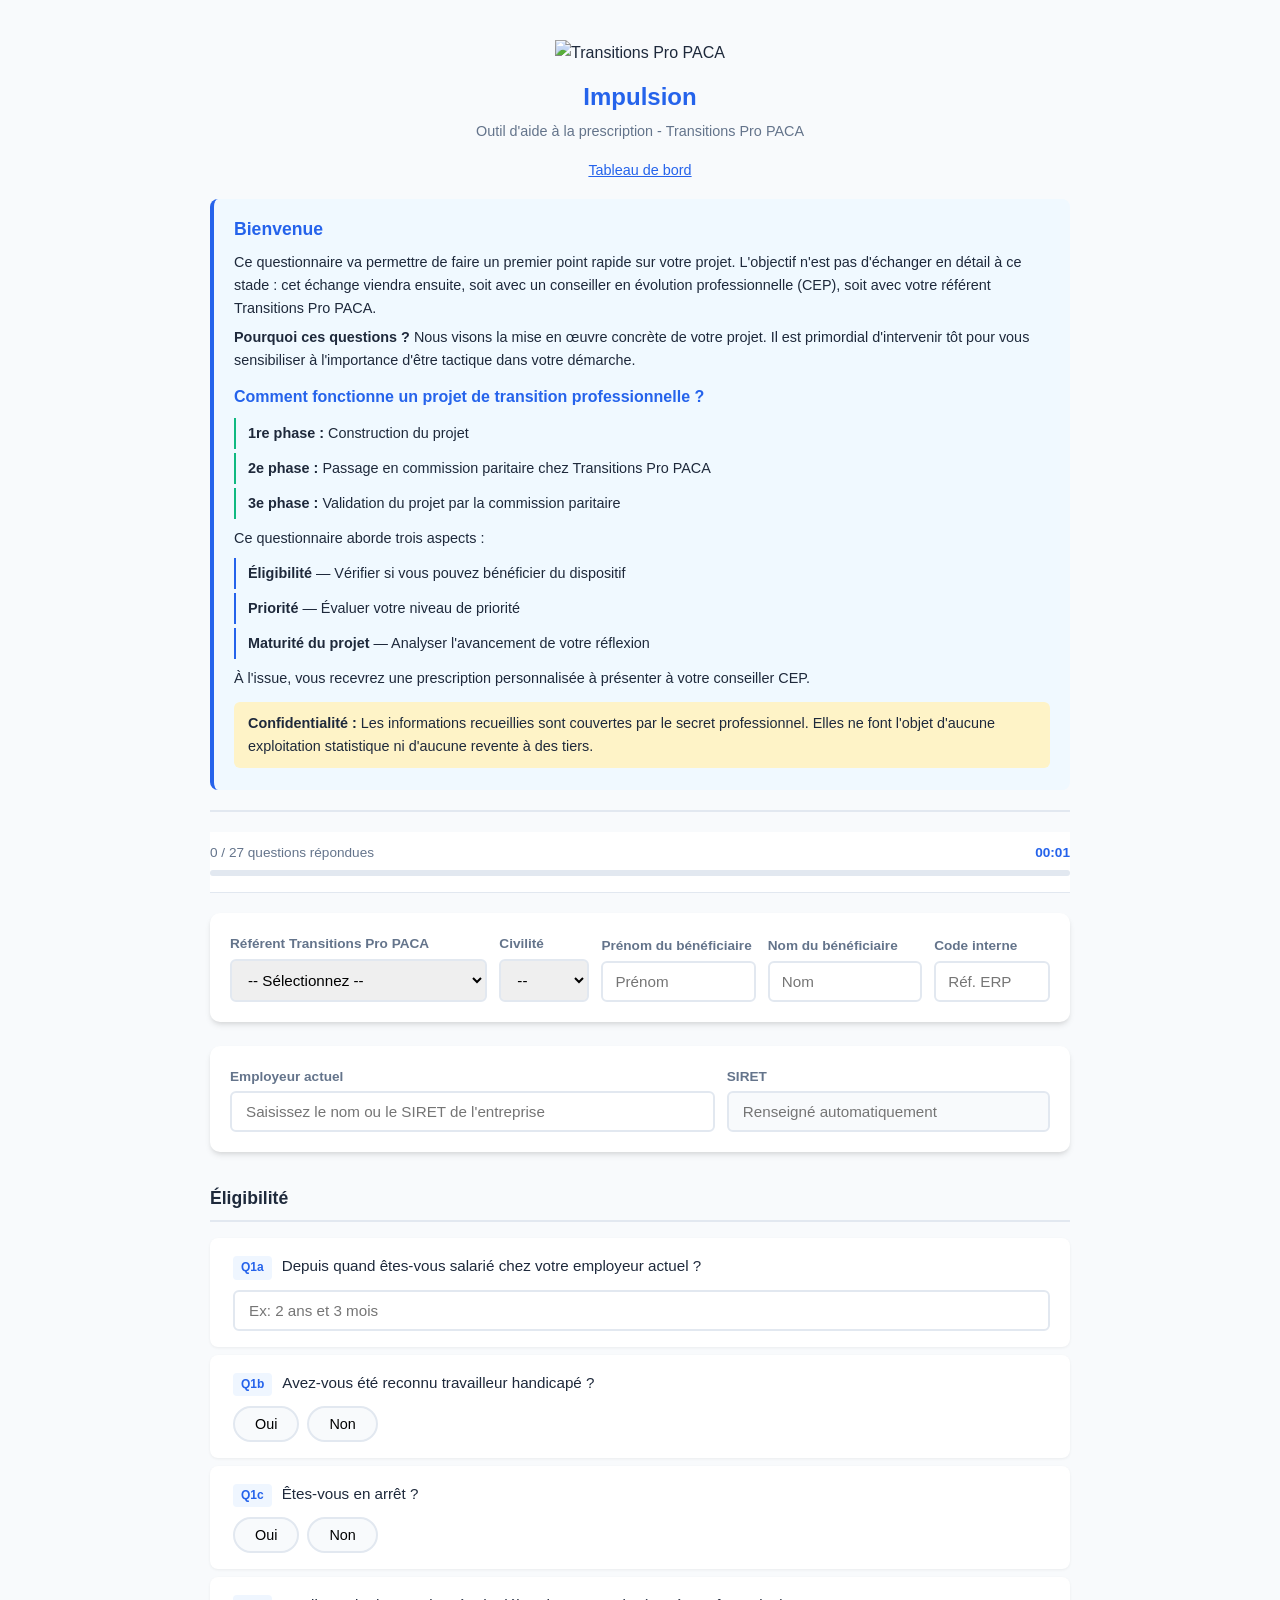
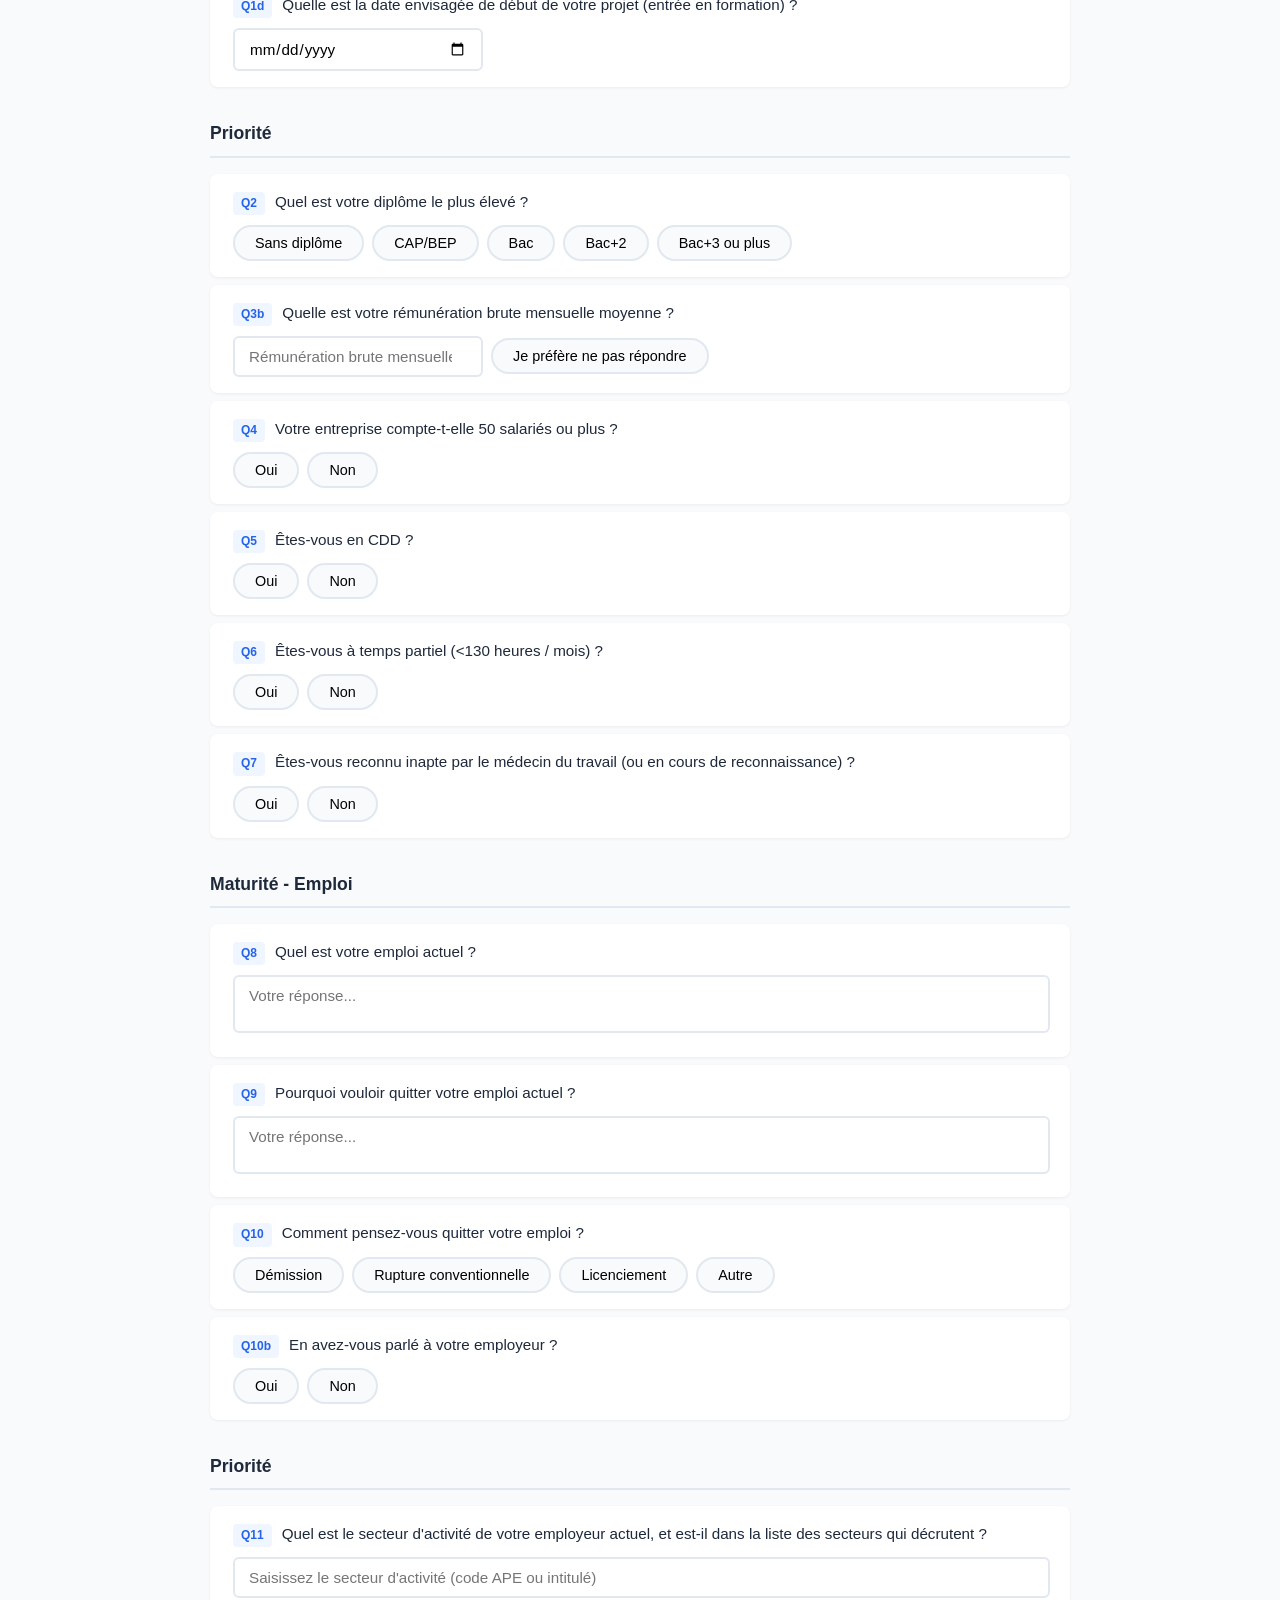
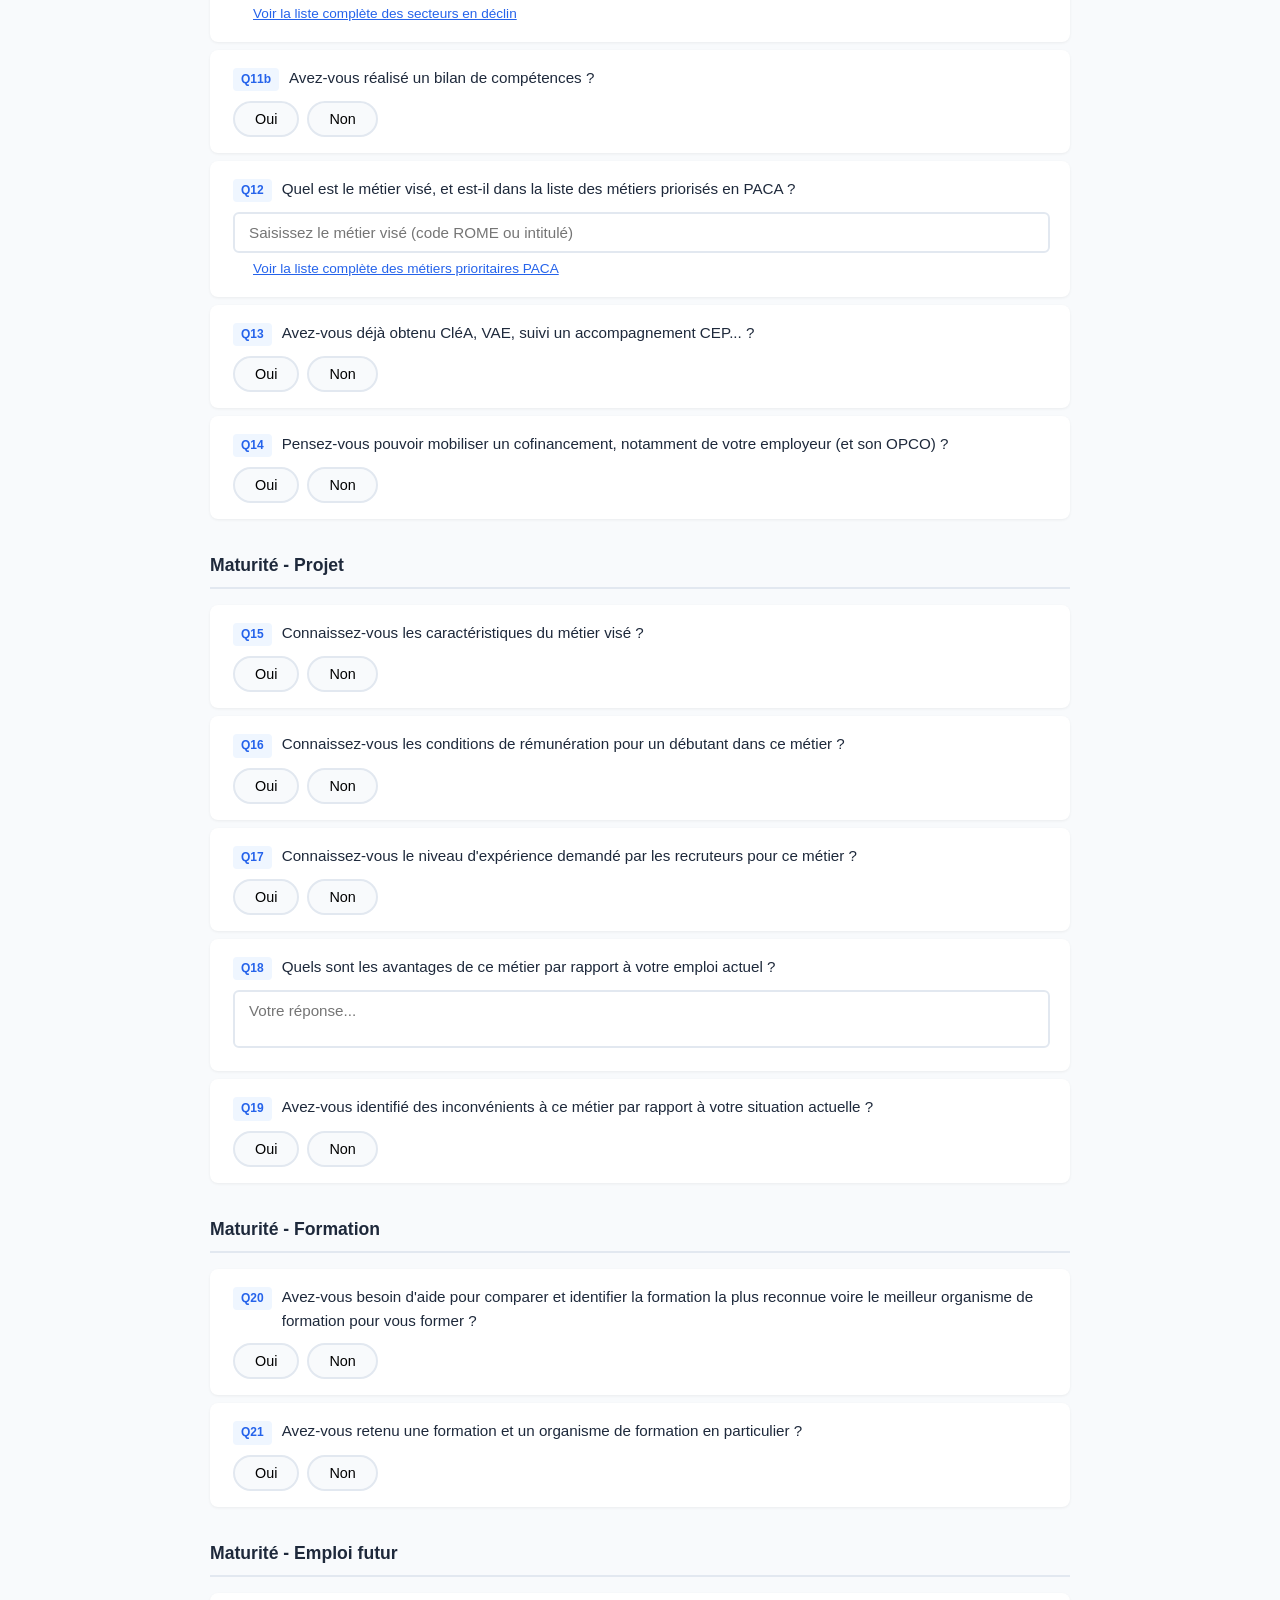
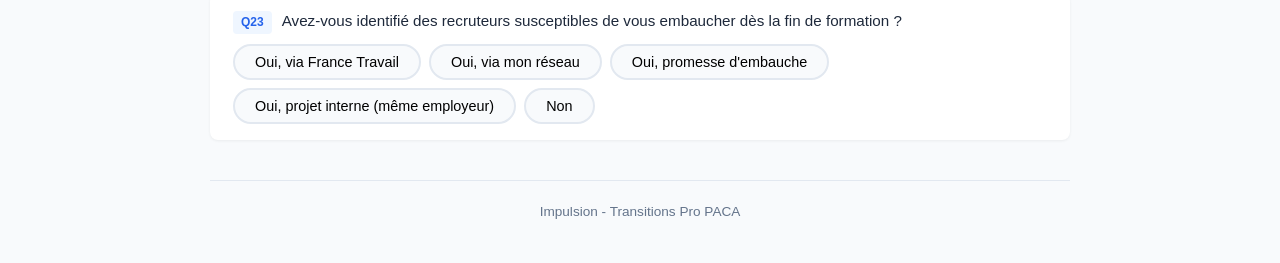
==== index.html @ 3d97be39 "Sauvegarde auto + tableau de bord CRM référent - Sauvegarde automatique des réponses dans localStora" ====
<!DOCTYPE html>
<html lang="fr">
<head>
    <meta charset="UTF-8">
    <meta name="viewport" content="width=device-width, initial-scale=1.0">
    <title>Impulsion - Transitions Pro PACA</title>
    <link rel="stylesheet" href="style.css">
</head>
<body>
    <div class="container">
        <header>
            <img src="https://www.transitionspro-paca.fr/wp-content/uploads/2021/04/logo-transitions-pro-paca.png"
                 alt="Transitions Pro PACA"
                 class="header-logo">
            <h1>Impulsion</h1>
            <p class="header-subtitle">Outil d'aide à la prescription - Transitions Pro PACA</p>
            <nav class="crm-nav" style="margin-top: 8px;">
                <a href="crm.html" class="btn-link" style="font-size: 0.9rem;">Tableau de bord</a>
            </nav>
            <div class="intro-block">
                <h2>Bienvenue</h2>
                <p>Ce questionnaire va permettre de faire un premier point rapide sur votre projet. L'objectif n'est pas d'échanger en détail à ce stade : cet échange viendra ensuite, soit avec un conseiller en évolution professionnelle (CEP), soit avec votre référent Transitions Pro PACA.</p>
                <p><strong>Pourquoi ces questions ?</strong> Nous visons la mise en œuvre concrète de votre projet. Il est primordial d'intervenir tôt pour vous sensibiliser à l'importance d'être tactique dans votre démarche.</p>

                <h3>Comment fonctionne un projet de transition professionnelle ?</h3>
                <ol>
                    <li><strong>1re phase :</strong> Construction du projet</li>
                    <li><strong>2e phase :</strong> Passage en commission paritaire chez Transitions Pro PACA</li>
                    <li><strong>3e phase :</strong> Validation du projet par la commission paritaire</li>
                </ol>

                <p>Ce questionnaire aborde trois aspects :</p>
                <ul>
                    <li><strong>Éligibilité</strong> — Vérifier si vous pouvez bénéficier du dispositif</li>
                    <li><strong>Priorité</strong> — Évaluer votre niveau de priorité</li>
                    <li><strong>Maturité du projet</strong> — Analyser l'avancement de votre réflexion</li>
                </ul>
                <p>À l'issue, vous recevrez une prescription personnalisée à présenter à votre conseiller CEP.</p>

                <p class="confidentiality-notice"><strong>Confidentialité :</strong> Les informations recueillies sont couvertes par le secret professionnel. Elles ne font l'objet d'aucune exploitation statistique ni d'aucune revente à des tiers.</p>
            </div>
        </header>

        <!-- Timer + Barre de progression sticky -->
        <div id="progress-container">
            <div class="progress-top-row">
                <p class="progress-text">
                    <span id="answered-count">0</span> / <span id="total-questions">0</span> questions répondues
                </p>
                <p class="timer-text" id="timer-display">00:00</p>
            </div>
            <div class="progress-bar">
                <div id="progress-fill" class="progress-fill"></div>
            </div>
        </div>

        <main id="app">
            <!-- Bloc identite en haut -->
            <div class="identity-block">
                <div class="identity-row">
                    <div class="identity-field">
                        <label for="referent-select">Référent Transitions Pro PACA</label>
                        <select id="referent-select">
                            <option value="">-- Sélectionnez --</option>
                            <option value="nathalie">Nathalie Cornet</option>
                            <option value="cindy">Cindy Lecouf</option>
                            <option value="elies">Eliès Lemhani</option>
                            <option value="maurine">Maurine Loubeau</option>
                            <option value="zacharie">Zacharie Pinton</option>
                            <option value="domoina">Domoina Rakotoarimanana</option>
                            <option value="sylvie">Sylvie Troubat</option>
                            <option value="marie">Marie-Josée Verdu-Saglietto</option>
                        </select>
                    </div>
                    <div class="identity-field identity-field-small">
                        <label for="user-civilite">Civilité</label>
                        <select id="user-civilite">
                            <option value="">--</option>
                            <option value="Mme">Mme</option>
                            <option value="M.">M.</option>
                        </select>
                    </div>
                    <div class="identity-field">
                        <label for="user-prenom">Prénom du bénéficiaire</label>
                        <input type="text" id="user-prenom" placeholder="Prénom">
                    </div>
                    <div class="identity-field">
                        <label for="user-nom">Nom du bénéficiaire</label>
                        <input type="text" id="user-nom" placeholder="Nom">
                    </div>
                    <div class="identity-field identity-field-small">
                        <label for="user-code-interne">Code interne</label>
                        <input type="text" id="user-code-interne" placeholder="Réf. ERP">
                    </div>
                </div>
            </div>

            <!-- Employeur -->
            <div class="identity-block">
                <div style="display: flex; gap: 12px; align-items: end;">
                    <div style="flex: 3;">
                        <label for="user-employeur" style="display: block; font-size: 0.85rem; font-weight: 600; color: var(--text-light); margin-bottom: 4px;">Employeur actuel</label>
                        <div class="autocomplete-wrapper">
                            <input type="text" id="user-employeur" class="inline-input" placeholder="Saisissez le nom ou le SIRET de l'entreprise" autocomplete="off">
                            <div class="autocomplete-dropdown" id="employeur-dropdown"></div>
                        </div>
                    </div>
                    <div style="flex: 2;">
                        <label for="user-siret" style="display: block; font-size: 0.85rem; font-weight: 600; color: var(--text-light); margin-bottom: 4px;">SIRET</label>
                        <input type="text" id="user-siret" class="inline-input" placeholder="Renseigné automatiquement" readonly style="background: var(--bg-color); color: var(--text-light);">
                    </div>
                </div>
            </div>

            <!-- Toutes les questions sont rendues ici dynamiquement -->
            <div id="questions-container"></div>

            <!-- Bouton resultats -->
            <div id="results-trigger" class="results-trigger" style="display:none;">
                <button id="show-results-btn" class="btn btn-primary btn-large">Voir les résultats et générer la prescription</button>
            </div>

            <!-- Resultats -->
            <div id="result-screen" style="display:none;">
                <div class="result-content">
                    <h2>Résultats de l'évaluation</h2>
                    <div id="result-summary"></div>
                    <div id="prescription-content"></div>
                    <div class="result-actions">
                        <button id="download-pdf-btn" class="btn btn-primary">Télécharger la prescription (PDF)</button>
                        <button id="new-questionnaire-btn" class="btn btn-secondary">Nouveau questionnaire</button>
                    </div>
                </div>
            </div>
        </main>

        <footer>
            <p class="footer-text">Impulsion - Transitions Pro PACA</p>
        </footer>
    </div>

    <script src="https://cdnjs.cloudflare.com/ajax/libs/jspdf/2.5.1/jspdf.umd.min.js"></script>
    <script src="https://cdn.jsdelivr.net/npm/qrcode-generator@1.4.4/qrcode.min.js"></script>
    <script src="app.js"></script>
</body>
</html>
---- style.css ----
/* Reset et variables */
* {
    margin: 0;
    padding: 0;
    box-sizing: border-box;
}

:root {
    --primary-color: #2563eb;
    --primary-dark: #1d4ed8;
    --secondary-color: #64748b;
    --success-color: #10b981;
    --warning-color: #f59e0b;
    --danger-color: #ef4444;
    --bg-color: #f8fafc;
    --card-bg: #ffffff;
    --text-color: #1e293b;
    --text-light: #64748b;
    --border-color: #e2e8f0;
    --shadow: 0 4px 6px -1px rgba(0, 0, 0, 0.1), 0 2px 4px -1px rgba(0, 0, 0, 0.06);
    --shadow-lg: 0 10px 15px -3px rgba(0, 0, 0, 0.1), 0 4px 6px -2px rgba(0, 0, 0, 0.05);
}

body {
    font-family: -apple-system, BlinkMacSystemFont, 'Segoe UI', Roboto, Oxygen, Ubuntu, Cantarell, sans-serif;
    background-color: var(--bg-color);
    color: var(--text-color);
    line-height: 1.6;
    min-height: 100vh;
}

.container {
    max-width: 900px;
    margin: 0 auto;
    padding: 20px;
    width: 100%;
}

/* Header */
header {
    text-align: center;
    padding: 20px 0;
    border-bottom: 2px solid var(--border-color);
    margin-bottom: 20px;
}

.header-logo {
    max-width: 200px;
    height: auto;
    margin-bottom: 12px;
}

header h1 {
    font-size: 1.5rem;
    color: var(--primary-color);
}

.header-subtitle {
    font-size: 0.9rem;
    color: var(--text-light);
    margin-top: 4px;
}

.intro-block {
    text-align: left;
    margin-top: 16px;
    padding: 16px 20px;
    background: #f0f9ff;
    border-radius: 8px;
    border-left: 4px solid var(--primary-color);
}

.intro-block h2 {
    font-size: 1.1rem;
    color: var(--primary-color);
    margin-bottom: 8px;
}

.intro-block p {
    font-size: 0.9rem;
    margin-bottom: 6px;
    color: var(--text-color);
}

.intro-block ul {
    list-style: none;
    padding-left: 0;
    margin: 8px 0;
}

.intro-block ul li {
    font-size: 0.9rem;
    padding: 4px 0 4px 12px;
    border-left: 2px solid var(--primary-color);
    margin-bottom: 4px;
}

.intro-block h3 {
    font-size: 1rem;
    color: var(--primary-color);
    margin-top: 12px;
    margin-bottom: 6px;
}

.intro-block ol {
    padding-left: 0;
    list-style: none;
    margin: 8px 0;
}

.intro-block ol li {
    font-size: 0.9rem;
    padding: 4px 0 4px 12px;
    border-left: 2px solid var(--success-color);
    margin-bottom: 4px;
}

.confidentiality-notice {
    margin-top: 12px;
    padding: 10px 14px;
    background: #fef3c7;
    border-radius: 6px;
    font-size: 0.85rem;
    color: #92400e;
}

/* Barre de progression sticky */
#progress-container {
    position: sticky;
    top: 0;
    z-index: 100;
    background: var(--card-bg);
    padding: 10px 0;
    margin-bottom: 20px;
    border-bottom: 1px solid var(--border-color);
}

.progress-bar {
    width: 100%;
    height: 6px;
    background-color: var(--border-color);
    border-radius: 3px;
    overflow: hidden;
    margin-bottom: 6px;
}

.progress-fill {
    height: 100%;
    background: linear-gradient(90deg, var(--primary-color), var(--success-color));
    width: 0%;
    transition: width 0.3s ease;
}

.progress-top-row {
    display: flex;
    justify-content: space-between;
    align-items: center;
    margin-bottom: 6px;
}

.progress-text {
    color: var(--text-light);
    font-size: 0.85rem;
}

.timer-text {
    font-size: 0.85rem;
    font-weight: 600;
    color: var(--primary-color);
    font-variant-numeric: tabular-nums;
}

/* Bloc identité */
.identity-block {
    background: var(--card-bg);
    padding: 20px;
    border-radius: 10px;
    box-shadow: var(--shadow);
    margin-bottom: 24px;
}

.identity-row {
    display: grid;
    grid-template-columns: 2fr 0.7fr 1.2fr 1.2fr 0.9fr;
    gap: 12px;
    align-items: end;
}

.identity-row-employeur {
    display: grid;
    grid-template-columns: 3fr 2fr;
    gap: 12px;
    align-items: end;
    margin-top: 12px;
}

.identity-field label {
    display: block;
    font-size: 0.85rem;
    font-weight: 600;
    color: var(--text-light);
    margin-bottom: 4px;
}

.identity-field input,
.identity-field select {
    width: 100%;
    padding: 10px 12px;
    border: 2px solid var(--border-color);
    border-radius: 6px;
    font-size: 0.95rem;
    font-family: inherit;
    transition: border-color 0.2s;
}

.identity-field input[readonly] {
    background-color: var(--bg-color);
    color: var(--text-light);
    cursor: default;
}

.identity-field input:focus,
.identity-field select:focus {
    outline: none;
    border-color: var(--primary-color);
}

/* En-têtes de section */
.section-header {
    margin-top: 32px;
    margin-bottom: 16px;
    padding-bottom: 8px;
    border-bottom: 2px solid var(--border-color);
}

.section-badge {
    display: inline-block;
    padding: 4px 10px;
    background-color: var(--primary-color);
    color: white;
    border-radius: 12px;
    font-size: 0.75rem;
    font-weight: 600;
    text-transform: uppercase;
    letter-spacing: 0.5px;
    margin-bottom: 6px;
}

.section-title {
    font-size: 1.1rem;
    color: var(--text-color);
    font-weight: 600;
}

/* Bloc question */
.question-block {
    background: var(--card-bg);
    padding: 16px 20px;
    border-radius: 8px;
    margin-bottom: 8px;
    box-shadow: 0 1px 3px rgba(0, 0, 0, 0.06);
    transition: box-shadow 0.2s, transform 0.1s;
    border-left: 3px solid transparent;
}

.question-block:focus-within {
    box-shadow: var(--shadow);
    border-left-color: var(--primary-color);
}

.question-label {
    display: flex;
    align-items: baseline;
    gap: 10px;
    margin-bottom: 10px;
}

.question-id {
    font-size: 0.75rem;
    font-weight: 700;
    color: var(--primary-color);
    background: #eff6ff;
    padding: 2px 8px;
    border-radius: 4px;
    white-space: nowrap;
    flex-shrink: 0;
}

.question-text-inline {
    font-size: 0.95rem;
    font-weight: 500;
    color: var(--text-color);
}

/* Zone de réponse */
.answer-zone {
    margin-left: 0;
}

/* Boutons inline (Oui/Non, choix multiples) */
.inline-buttons {
    display: flex;
    flex-wrap: wrap;
    gap: 8px;
}

.answer-chip {
    padding: 8px 20px;
    border: 2px solid var(--border-color);
    border-radius: 20px;
    background: var(--bg-color);
    cursor: pointer;
    font-size: 0.9rem;
    font-family: inherit;
    transition: all 0.15s ease;
    white-space: nowrap;
}

.answer-chip:hover {
    border-color: var(--primary-color);
    background: #eff6ff;
}

.answer-chip.selected {
    border-color: var(--primary-color);
    background: var(--primary-color);
    color: white;
    font-weight: 500;
}

/* Inputs inline */
.inline-input {
    width: 100%;
    padding: 10px 14px;
    border: 2px solid var(--border-color);
    border-radius: 6px;
    font-size: 0.95rem;
    font-family: inherit;
    transition: border-color 0.2s;
}

.inline-input:focus {
    outline: none;
    border-color: var(--primary-color);
}

.inline-textarea {
    width: 100%;
    padding: 10px 14px;
    border: 2px solid var(--border-color);
    border-radius: 6px;
    font-size: 0.95rem;
    font-family: inherit;
    resize: none;
    overflow: hidden;
    min-height: 44px;
    transition: border-color 0.2s;
}

.inline-textarea:focus {
    outline: none;
    border-color: var(--primary-color);
}

/* Autocomplétion */
.autocomplete-wrapper {
    position: relative;
}

.autocomplete-dropdown {
    display: none;
    position: absolute;
    top: 100%;
    left: 0;
    right: 0;
    background: var(--card-bg);
    border: 1px solid var(--border-color);
    border-radius: 6px;
    box-shadow: var(--shadow-lg);
    max-height: 250px;
    overflow-y: auto;
    z-index: 50;
    margin-top: 2px;
}

.autocomplete-item {
    padding: 10px 14px;
    cursor: pointer;
    font-size: 0.9rem;
    border-bottom: 1px solid var(--border-color);
    transition: background 0.1s;
}

.autocomplete-item:last-child {
    border-bottom: none;
}

.autocomplete-item:hover {
    background: #eff6ff;
}

.autocomplete-code {
    display: block;
    font-size: 0.8rem;
    color: var(--text-light);
}

.match-badge {
    display: inline-block;
    font-size: 0.8rem;
    font-weight: 600;
    padding: 3px 10px;
    border-radius: 10px;
    margin-top: 6px;
}

.match-badge.match-yes {
    background: #d1fae5;
    color: #065f46;
}

.match-badge.match-no {
    background: #fef3c7;
    color: #92400e;
}

.btn-link {
    display: inline-block;
    margin-top: 8px;
    background: none;
    border: none;
    color: var(--primary-color);
    font-size: 0.85rem;
    cursor: pointer;
    text-decoration: underline;
    font-family: inherit;
    padding: 0;
}

.btn-link:hover {
    color: var(--primary-dark);
}

.full-list {
    margin-top: 12px;
    padding: 16px;
    background: #f0f9ff;
    border-radius: 8px;
    max-height: 350px;
    overflow-y: auto;
    font-size: 0.85rem;
    border: 1px solid var(--border-color);
}

.full-list strong {
    display: block;
    margin-bottom: 10px;
    color: var(--primary-color);
}

.list-group {
    margin-bottom: 12px;
}

.list-group em {
    display: block;
    font-size: 0.8rem;
    color: var(--text-light);
    margin-bottom: 4px;
}

.list-item {
    padding: 4px 0 4px 12px;
    border-left: 2px solid var(--border-color);
}

/* Bouton résultats */
.results-trigger {
    text-align: center;
    padding: 30px 0;
}

.btn {
    padding: 12px 24px;
    border: none;
    border-radius: 8px;
    font-size: 1rem;
    font-weight: 500;
    cursor: pointer;
    transition: all 0.2s ease;
    font-family: inherit;
}

.btn-large {
    padding: 16px 40px;
    font-size: 1.1rem;
}

.btn-primary {
    background-color: var(--primary-color);
    color: white;
}

.btn-primary:hover {
    background-color: var(--primary-dark);
    transform: translateY(-1px);
    box-shadow: var(--shadow);
}

.btn-secondary {
    background-color: var(--secondary-color);
    color: white;
}

.btn-secondary:hover {
    background-color: #475569;
}

/* Alertes */
.alert {
    padding: 12px 16px;
    border-radius: 6px;
    margin-top: 10px;
    border-left: 4px solid;
    font-size: 0.9rem;
}

.alert-info {
    background-color: #dbeafe;
    border-color: var(--primary-color);
    color: #1e40af;
}

.alert-warning {
    background-color: #fef3c7;
    border-color: var(--warning-color);
    color: #92400e;
}

.alert-success {
    background-color: #d1fae5;
    border-color: var(--success-color);
    color: #065f46;
}

.alert-danger {
    background-color: #fee2e2;
    border-color: var(--danger-color);
    color: #991b1b;
}

.alert-internal {
    background-color: #f3f0ff;
    border-color: #7c3aed;
    color: #4c1d95;
    border-left-width: 4px;
    border-left-style: solid;
    position: relative;
}

.alert-internal::before {
    content: "\1F512";
    margin-right: 6px;
}

.alert-internal strong {
    color: #6d28d9;
}

.alert strong {
    display: block;
    margin-bottom: 4px;
}

/* Résultats */
.result-content {
    background: var(--card-bg);
    padding: 30px;
    border-radius: 12px;
    box-shadow: var(--shadow);
    margin-top: 20px;
}

.result-content h2 {
    color: var(--primary-color);
    margin-bottom: 24px;
    font-size: 1.5rem;
}

.result-card {
    padding: 16px;
    background: var(--bg-color);
    border-radius: 8px;
    margin-bottom: 12px;
    border-left: 4px solid var(--primary-color);
}

.result-card h3 {
    margin-bottom: 8px;
    color: var(--primary-color);
    font-size: 1rem;
}

.result-card p {
    margin: 4px 0;
    font-size: 0.95rem;
}

#prescription-content {
    margin: 24px 0;
    padding: 20px;
    background: #f0f9ff;
    border-radius: 8px;
    border: 2px dashed var(--primary-color);
}

#prescription-content h3 {
    color: var(--primary-color);
    margin-bottom: 12px;
}

.result-actions {
    display: flex;
    gap: 12px;
    margin-top: 24px;
}

.result-actions .btn {
    flex: 1;
}

/* Footer */
footer {
    text-align: center;
    padding: 20px;
    color: var(--text-light);
    font-size: 0.85rem;
    margin-top: 40px;
    border-top: 1px solid var(--border-color);
}

.footer-text {
    margin: 0;
}

/* Responsive */
@media (max-width: 640px) {
    .container {
        padding: 12px;
    }

    .header-logo {
        max-width: 150px;
    }

    header h1 {
        font-size: 1.2rem;
    }

    .identity-row {
        grid-template-columns: 1fr 1fr;
        gap: 10px;
    }

    .identity-row-employeur {
        grid-template-columns: 1fr;
    }

    .question-block {
        padding: 12px 14px;
    }

    .question-label {
        flex-direction: column;
        gap: 4px;
    }

    .inline-buttons {
        flex-direction: column;
    }

    .answer-chip {
        text-align: center;
    }

    .result-content {
        padding: 20px 16px;
    }

    .result-actions {
        flex-direction: column;
    }
}
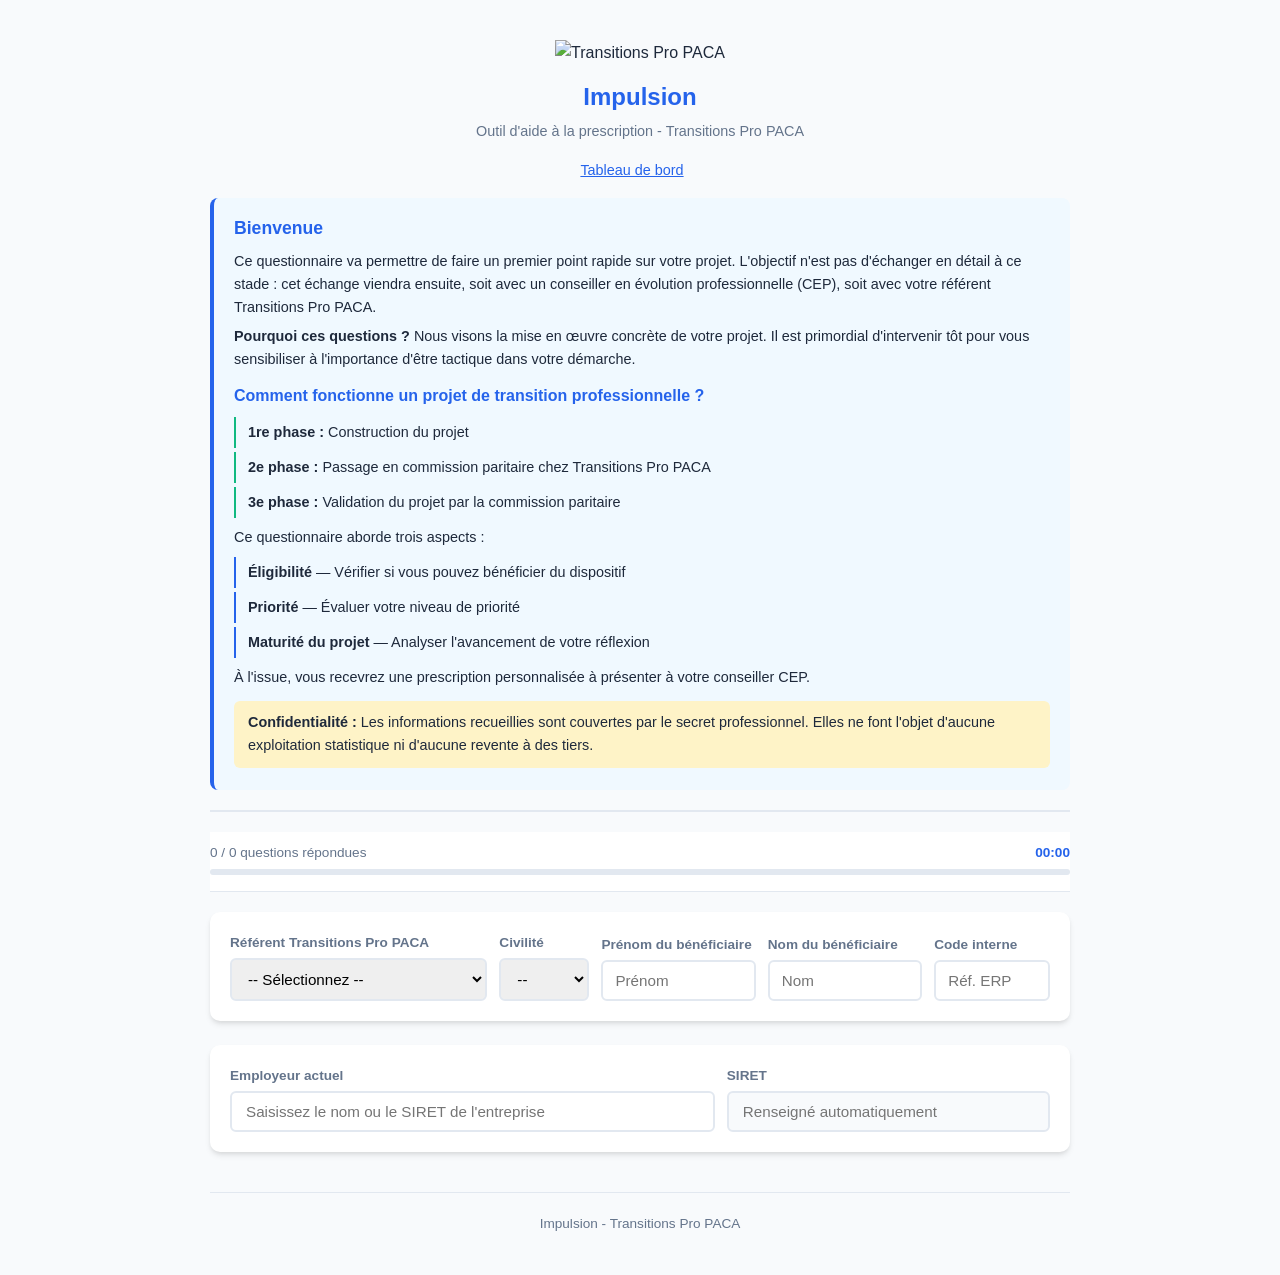
==== commit 43cdd3d4: "Auth Supabase + CRM multi-rôles (référent/manager) + suivi dossiers Backend Supabase : - Schema SQL " ====
--- a/index.html
+++ b/index.html
@@ -14,8 +14,9 @@
                  class="header-logo">
             <h1>Impulsion</h1>
             <p class="header-subtitle">Outil d'aide à la prescription - Transitions Pro PACA</p>
-            <nav class="crm-nav" style="margin-top: 8px;">
+            <nav class="crm-nav" style="margin-top: 8px; display: flex; justify-content: center; align-items: center; gap: 16px;">
                 <a href="crm.html" class="btn-link" style="font-size: 0.9rem;">Tableau de bord</a>
+                <span id="user-nav"></span>
             </nav>
             <div class="intro-block">
                 <h2>Bienvenue</h2>
@@ -139,6 +140,9 @@
         </footer>
     </div>
 
+    <script src="https://cdn.jsdelivr.net/npm/@supabase/supabase-js@2"></script>
+    <script src="supabase-config.js"></script>
+    <script src="auth.js"></script>
     <script src="https://cdnjs.cloudflare.com/ajax/libs/jspdf/2.5.1/jspdf.umd.min.js"></script>
     <script src="https://cdn.jsdelivr.net/npm/qrcode-generator@1.4.4/qrcode.min.js"></script>
     <script src="app.js"></script>
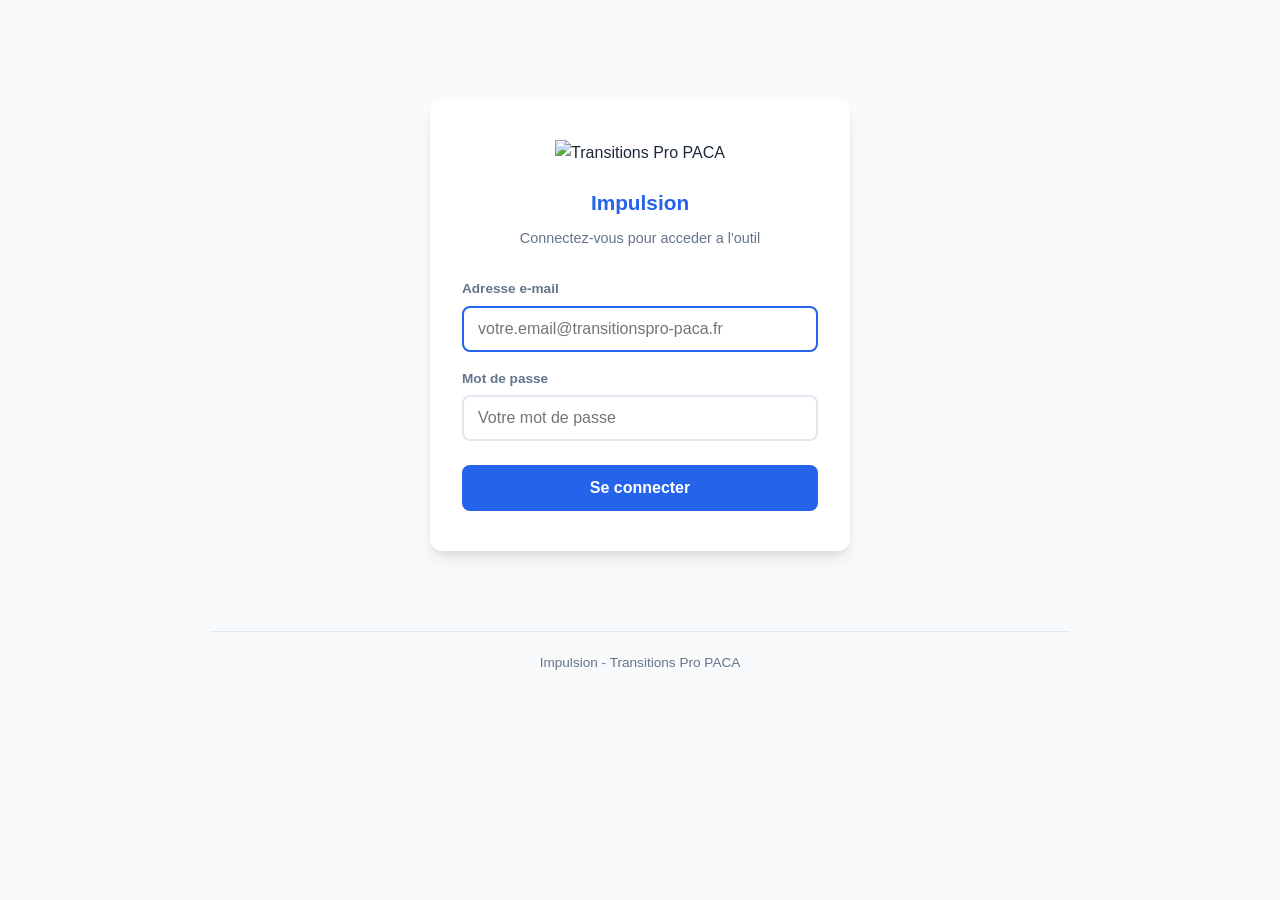
==== commit e4844b12: "Fix: masquer le contenu des pages protégées avant authentification Le contenu HTML s'affichait avant" ====
--- a/index.html
+++ b/index.html
@@ -6,7 +6,7 @@
     <title>Impulsion - Transitions Pro PACA</title>
     <link rel="stylesheet" href="style.css">
 </head>
-<body>
+<body style="display:none;">
     <div class="container">
         <header>
             <img src="https://www.transitionspro-paca.fr/wp-content/uploads/2021/04/logo-transitions-pro-paca.png"
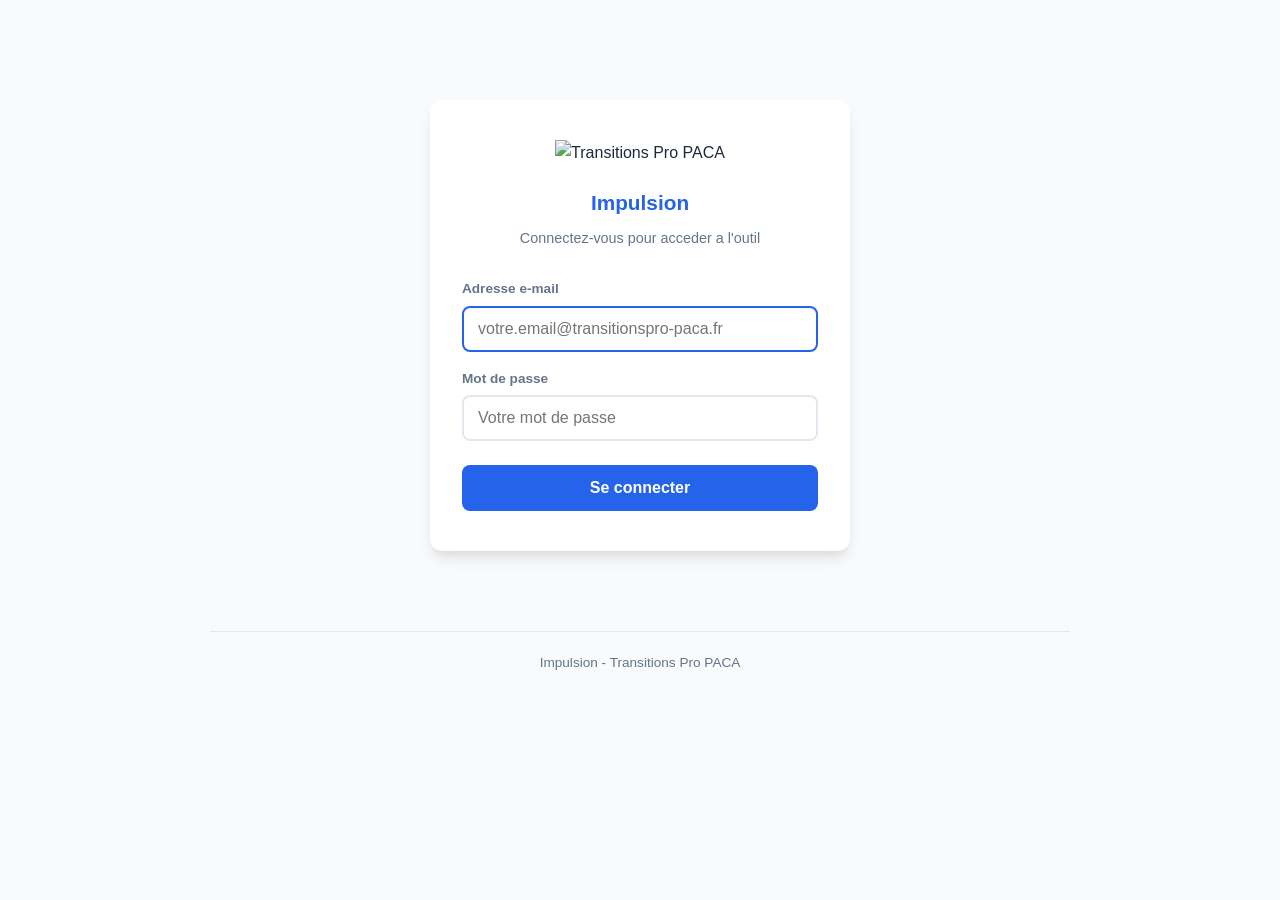
==== commit 6794c3c3: "Tableau de bord referent : page d'accueil apres connexion - Redirection post-login vers crm.html (ta" ====
--- a/index.html
+++ b/index.html
@@ -129,6 +129,7 @@
                     <div id="prescription-content"></div>
                     <div class="result-actions">
                         <button id="download-pdf-btn" class="btn btn-primary">Télécharger la prescription (PDF)</button>
+                        <button id="back-to-dashboard-btn" class="btn btn-primary" style="background: #059669;">Retour au tableau de bord</button>
                         <button id="new-questionnaire-btn" class="btn btn-secondary">Nouveau questionnaire</button>
                     </div>
                 </div>
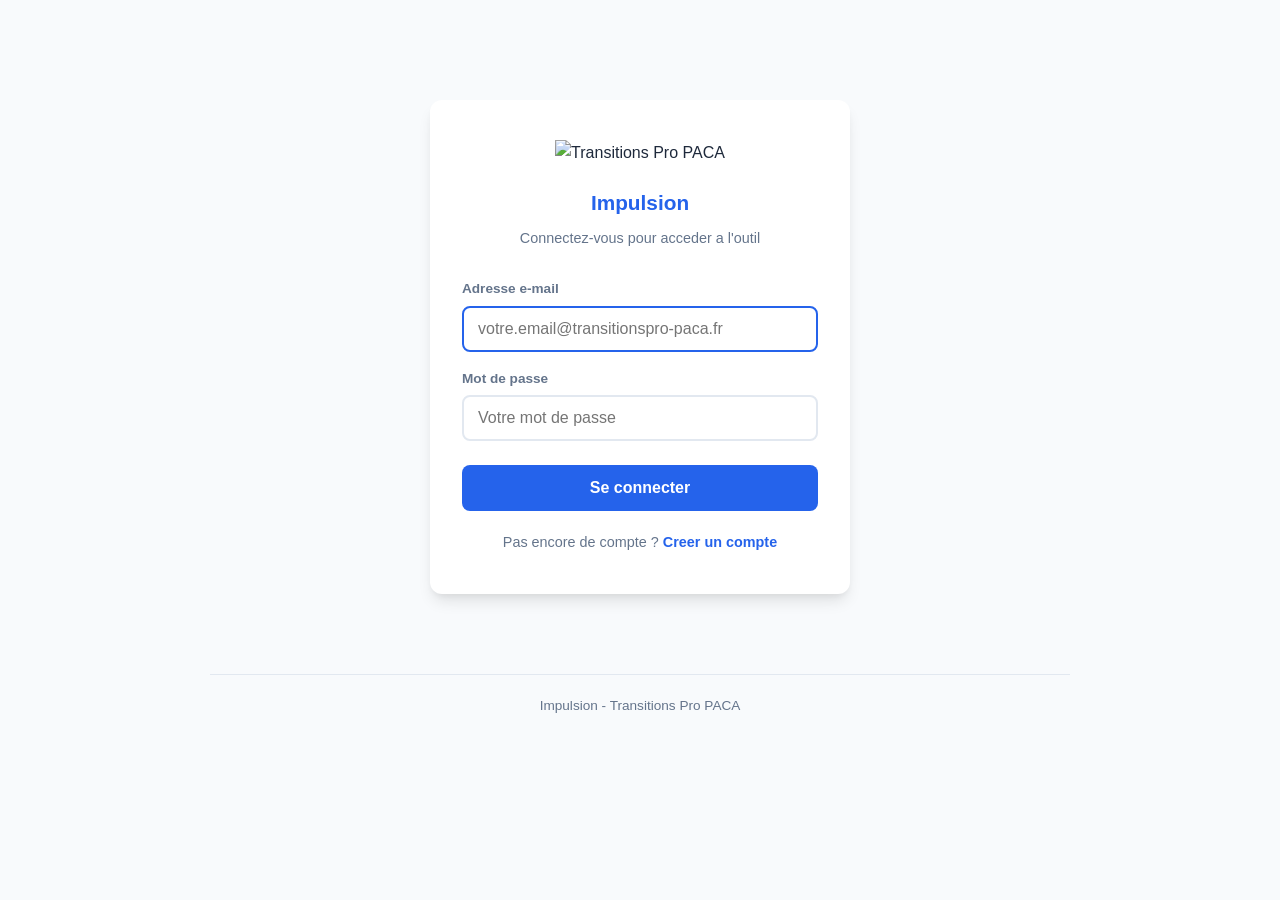
==== commit 4d02fe45: "Ajout de Marion Turck dans la liste des référentes https://claude.ai/code/session_01ArS4PGGeAFULpgTZ" ====
--- a/index.html
+++ b/index.html
@@ -71,6 +71,7 @@
                             <option value="domoina">Domoina Rakotoarimanana</option>
                             <option value="sylvie">Sylvie Troubat</option>
                             <option value="marie">Marie-Josée Verdu-Saglietto</option>
+                            <option value="marion">Marion Turck</option>
                         </select>
                     </div>
                     <div class="identity-field identity-field-small">
--- a/style.css
+++ b/style.css
@@ -691,3 +691,34 @@
         flex-direction: column;
     }
 }
+
+/* Nav utilisateur */
+.user-nav-name {
+    font-weight: 600;
+    font-size: 0.85rem;
+    color: var(--text-color);
+}
+
+.btn-logout {
+    display: inline-flex;
+    align-items: center;
+    gap: 5px;
+    padding: 5px 12px;
+    border: none;
+    border-radius: 6px;
+    background: transparent;
+    color: var(--text-light);
+    font-family: inherit;
+    font-size: 0.8rem;
+    cursor: pointer;
+    transition: all 0.2s;
+}
+
+.btn-logout:hover {
+    background: #fee2e2;
+    color: #991b1b;
+}
+
+.btn-logout svg {
+    flex-shrink: 0;
+}
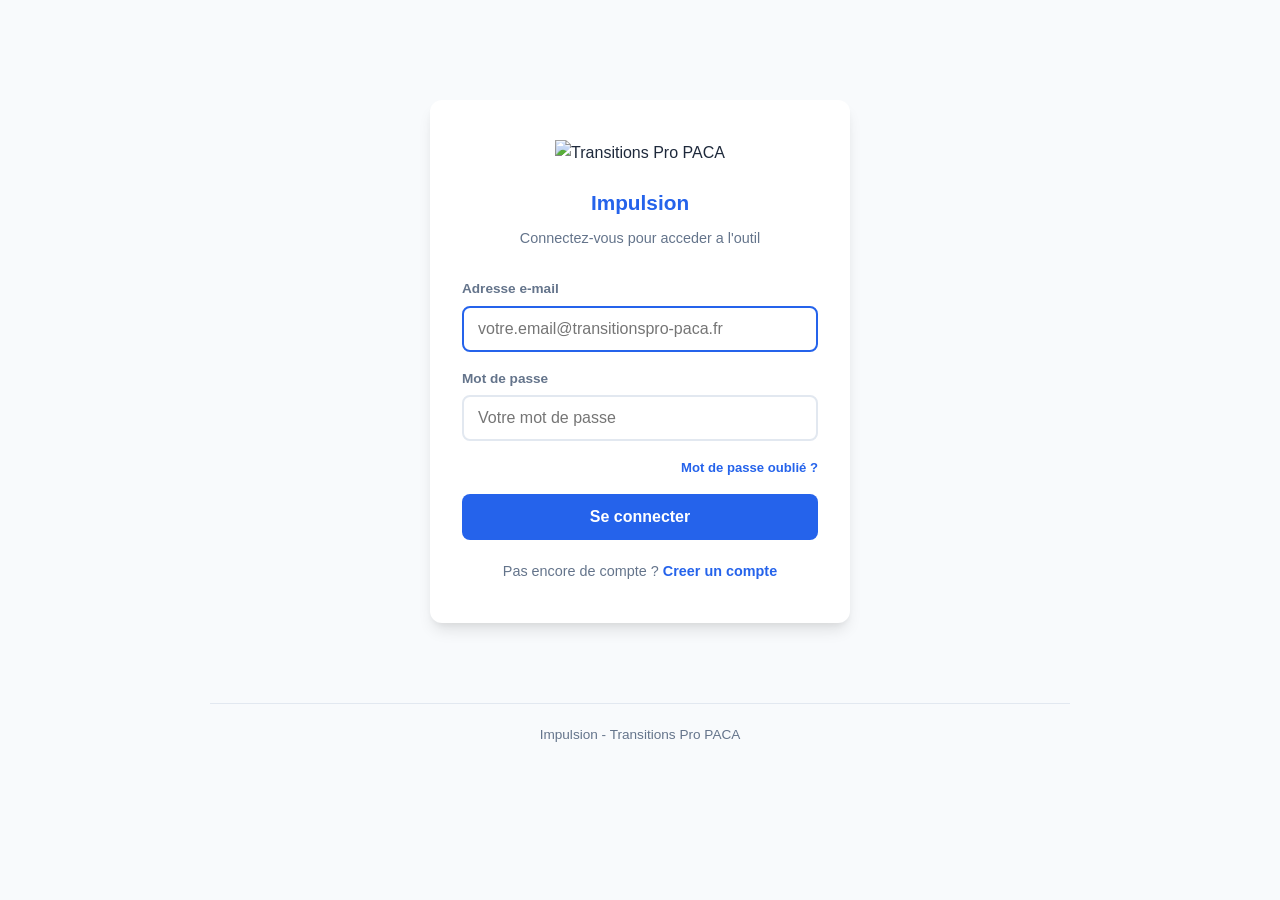
==== commit 39a359ae: "Ajouter email/téléphone/code postal + bouton demande de rappel CEP Avenir Actifs https://claude.ai/c" ====
--- a/index.html
+++ b/index.html
@@ -95,6 +95,20 @@
                         <input type="text" id="user-code-interne" placeholder="Réf. ERP">
                     </div>
                 </div>
+                <div class="identity-row" style="margin-top: 10px;">
+                    <div class="identity-field">
+                        <label for="user-email">Email du bénéficiaire</label>
+                        <input type="email" id="user-email" placeholder="prenom.nom@exemple.fr">
+                    </div>
+                    <div class="identity-field">
+                        <label for="user-tel">Téléphone</label>
+                        <input type="tel" id="user-tel" placeholder="06 00 00 00 00">
+                    </div>
+                    <div class="identity-field identity-field-small">
+                        <label for="user-cp">Code postal</label>
+                        <input type="text" id="user-cp" placeholder="13000">
+                    </div>
+                </div>
             </div>
 
             <!-- Employeur -->
@@ -112,6 +126,13 @@
                         <input type="text" id="user-siret" class="inline-input" placeholder="Renseigné automatiquement" readonly style="background: var(--bg-color); color: var(--text-light);">
                     </div>
                 </div>
+            </div>
+
+            <!-- Bouton demande de rappel CEP -->
+            <div class="identity-block" id="cep-block" style="display:none;">
+                <button id="cep-btn" class="btn-cep" type="button">
+                    Demande de rappel CEP — Avenir Actifs
+                </button>
             </div>
 
             <!-- Toutes les questions sont rendues ici dynamiquement -->
--- a/style.css
+++ b/style.css
@@ -362,6 +362,25 @@
     border-color: var(--primary-color);
 }
 
+/* Guide de saisie */
+.answer-guide {
+    display: flex;
+    flex-wrap: wrap;
+    align-items: baseline;
+    gap: 6px;
+    margin-bottom: 8px;
+    font-size: 0.82rem;
+    color: var(--text-light);
+    font-style: italic;
+}
+.answer-guide-label {
+    font-style: normal;
+    font-weight: 600;
+    color: var(--primary-color);
+    white-space: nowrap;
+}
+.answer-guide-item::before { content: '• '; }
+
 /* Autocomplétion */
 .autocomplete-wrapper {
     position: relative;
@@ -516,6 +535,26 @@
     background-color: #475569;
 }
 
+.btn-cep {
+    display: inline-flex;
+    align-items: center;
+    gap: 8px;
+    padding: 10px 20px;
+    background: #f0f9ff;
+    color: #0369a1;
+    border: 2px solid #7dd3fc;
+    border-radius: 8px;
+    font-size: 0.9rem;
+    font-weight: 600;
+    cursor: pointer;
+    font-family: inherit;
+    transition: background 0.2s, border-color 0.2s;
+}
+.btn-cep:hover {
+    background: #e0f2fe;
+    border-color: #0369a1;
+}
+
 /* Alertes */
 .alert {
     padding: 12px 16px;
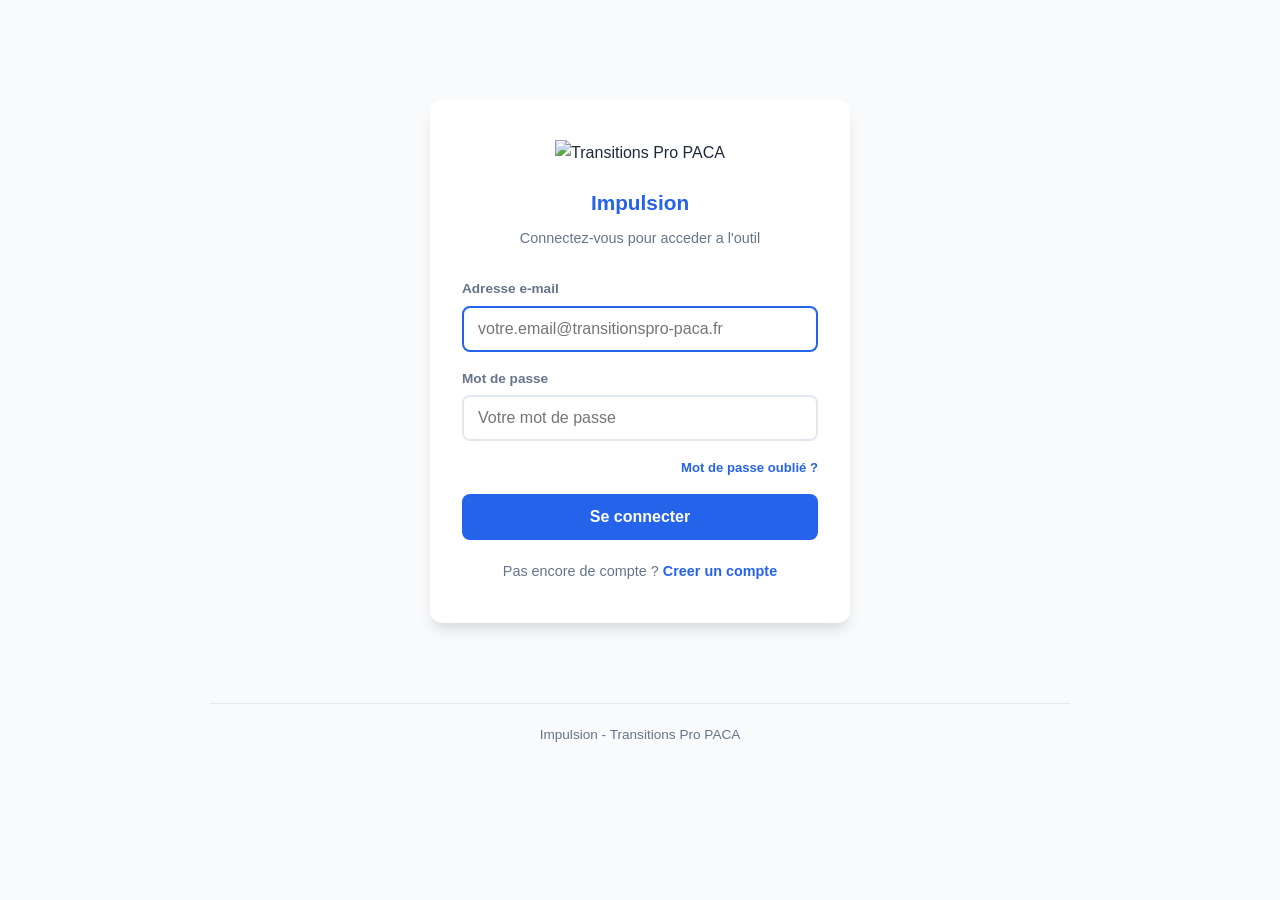
==== commit ca6e03b2: "Déplacer le bouton CEP après Q10d et en fin de questionnaire ; renommer Q12b https://claude.ai/code/" ====
--- a/index.html
+++ b/index.html
@@ -128,13 +128,6 @@
                 </div>
             </div>
 
-            <!-- Bouton demande de rappel CEP -->
-            <div class="identity-block" id="cep-block" style="display:none;">
-                <button id="cep-btn" class="btn-cep" type="button">
-                    Demande de rappel CEP — Avenir Actifs
-                </button>
-            </div>
-
             <!-- Toutes les questions sont rendues ici dynamiquement -->
             <div id="questions-container"></div>
 
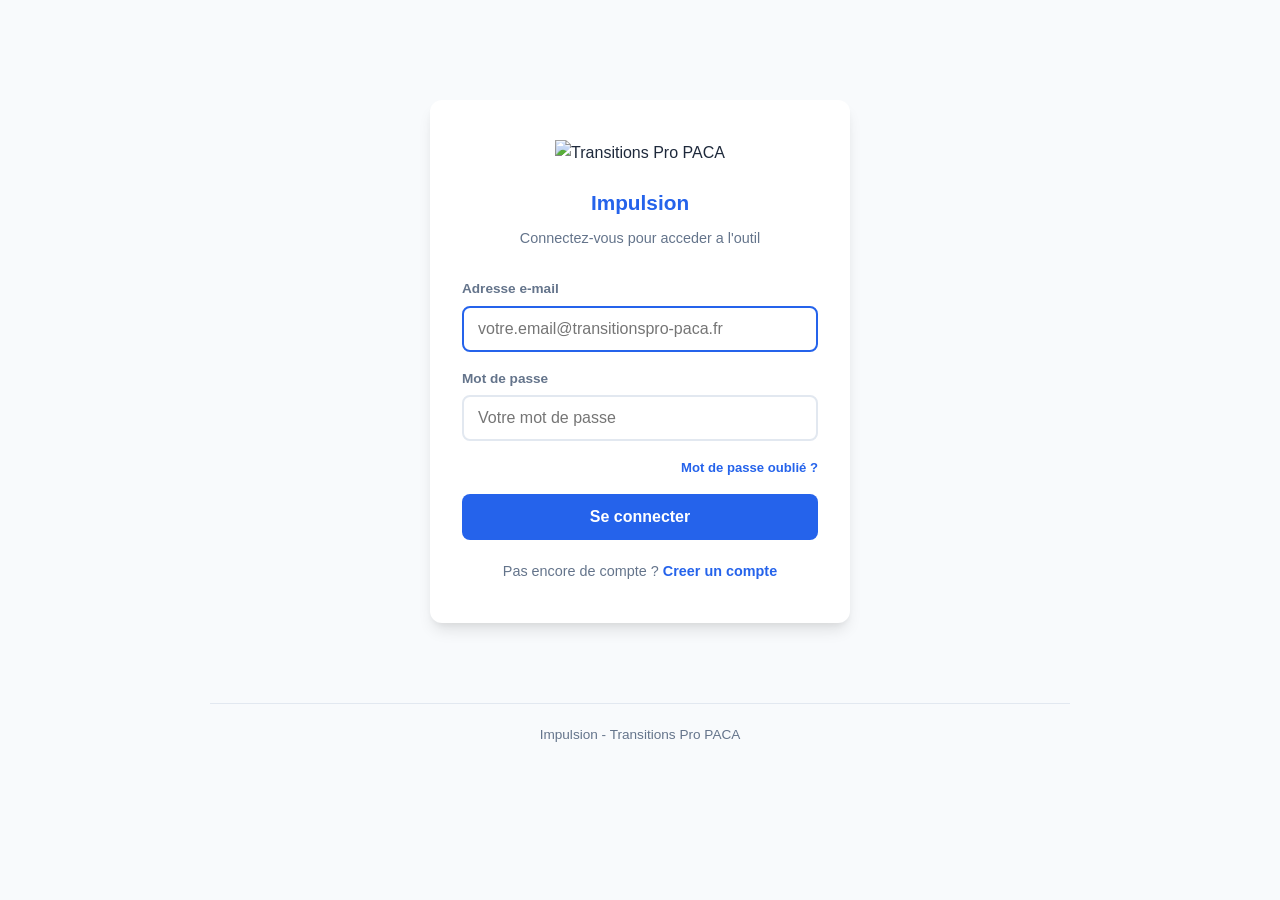
==== commit b4bc0a7e: "Add Solange and Camille to referent dropdown in index.html Co-Authored-By: Claude Sonnet 4.6 <norepl" ====
--- a/index.html
+++ b/index.html
@@ -72,6 +72,8 @@
                             <option value="sylvie">Sylvie Troubat</option>
                             <option value="marie">Marie-Josée Verdu-Saglietto</option>
                             <option value="marion">Marion Turck</option>
+                            <option value="solange">Solange Niel Cardoso</option>
+                            <option value="camille">Camille Almagro-Ribeiro</option>
                         </select>
                     </div>
                     <div class="identity-field identity-field-small">
